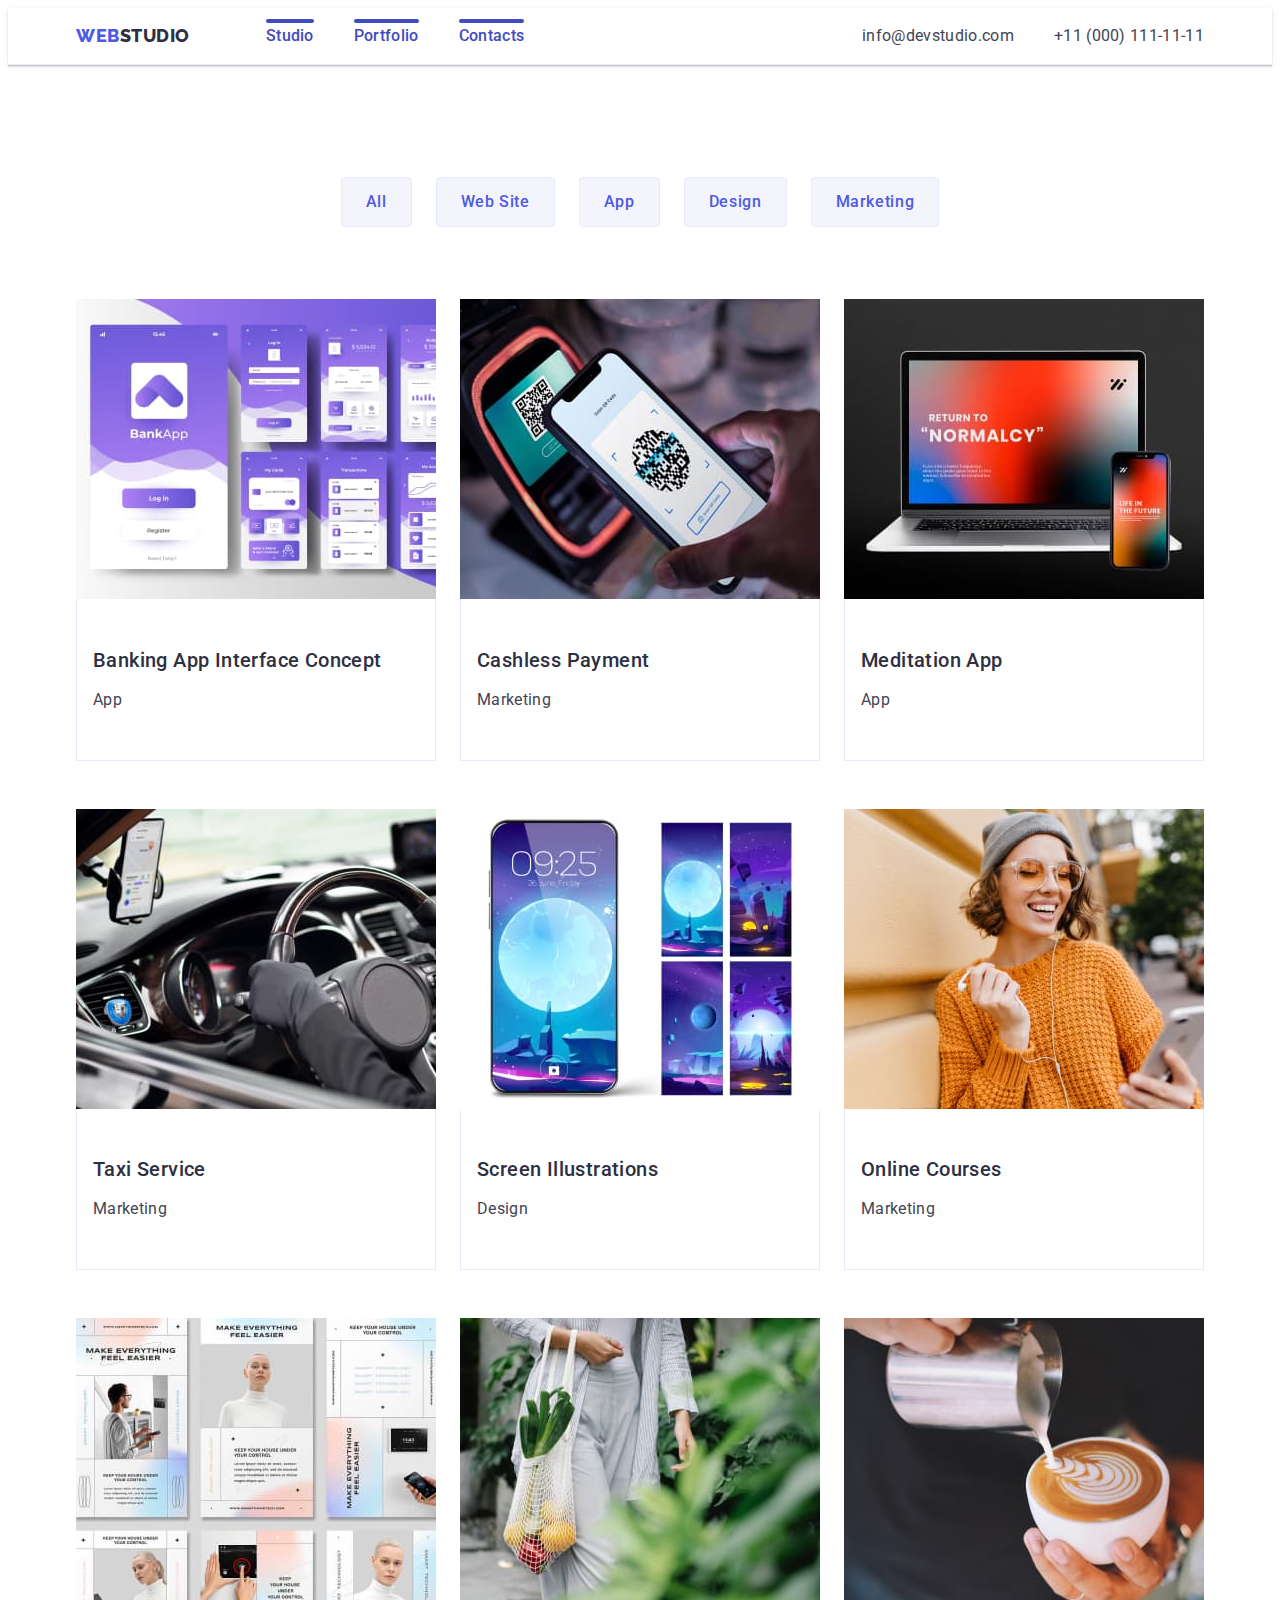
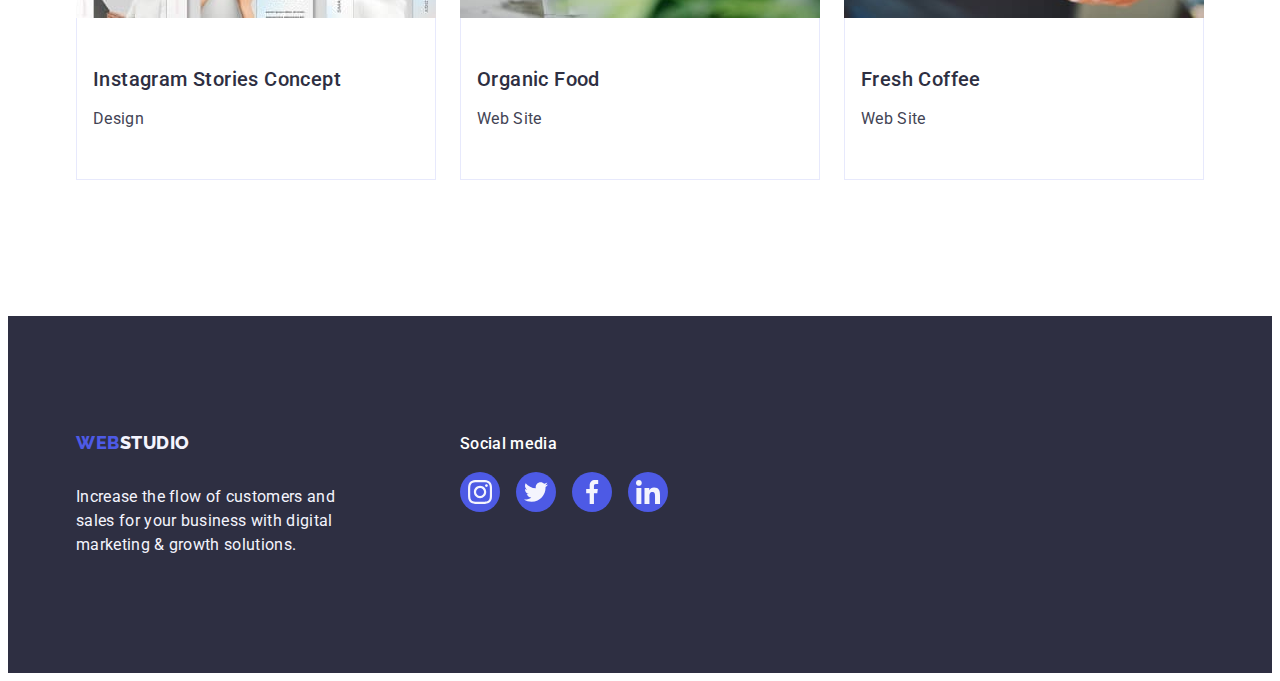
==== portfolio.html @ 099668f4 "Initial commit" ====
<!DOCTYPE html>
<html lang="en">
  <head>
    <meta charset="UTF-8" />
    <meta name="viewport" content="width=device-width, initial-scale=1.0" />
    <title>Portofoliu</title>

    <link
      rel="stylesheet"
      href="https://cdnjs.cloudflare.com/ajax/libs/modern-normalize/2.0.0/modern-normalize.min.css"
      integrity="sha512-4xo8blKMVCiXpTaLzQSLSw3KFOVPWhm/TRtuPVc4WG6kUgjH6J03IBuG7JZPkcWMxJ5huwaBpOpnwYElP/m6wg=="
      crossorigin="anonymous"
      referrerpolicy="no-referrer"
    />
    <link rel="stylesheet" href="./css/styles.css" />
    <link rel="preconnect" href="https://fonts.googleapis.com" />
    <link rel="preconnect" href="https://fonts.gstatic.com" crossorigin />
    <link
      href="https://fonts.googleapis.com/css2?family=Raleway:wght@700&family=Roboto:wght@400;500;700;900&display=swap"
      rel="stylesheet"
    />
  </head>

  <body>
    <!-- Header content -->

    <header class="header-container">
      <div class="header-content container space">
        <nav class="header-navbar">
          <a class="logo logo-blue link header-navbar-logo" href="./index.html"
            >Web<span class="logo logo-dark link">Studio</span></a
          >
          <ul class="list header-navbar-menu">
            <li>
              <a class="header-nav-link link" href="./index.html">Studio</a>
            </li>
            <li>
              <a class="header-nav-link link" href="./portfolio.html"
                >Portfolio</a
              >
            </li>
            <li>
              <a class="header-nav-link link" href="">Contacts</a>
            </li>
          </ul>
        </nav>
        <address class="address">
          <ul class="list header-address-container">
            <li>
              <a class="address-link link" href="mailto:info@devstudio.com"
                >info@devstudio.com</a
              >
            </li>
            <li>
              <a class="address-link link" href="tel:+110001111111"
                >+11 (000) 111-11-11</a
              >
            </li>
          </ul>
        </address>
      </div>
    </header>

    <main>
      <!-- Services section -->
      <section class="services-section-container">
        <div class="container">
          <h1 class="visually-hidden">h1</h1>
          <!-- Filter buttons -->
          <ul class="list filter-buttons-list">
            <li>
              <button class="portfolio-filter-button" type="button">All</button>
            </li>
            <li>
              <button class="portfolio-filter-button" type="button">
                Web Site
              </button>
            </li>
            <li>
              <button class="portfolio-filter-button" type="button">App</button>
            </li>
            <li>
              <button class="portfolio-filter-button" type="button">
                Design
              </button>
            </li>
            <li>
              <button class="portfolio-filter-button" type="button">
                Marketing
              </button>
            </li>
          </ul>

          <!-- Services content -->
          <ul class="list services-content-container">
            <li class="services-content-ul-li">
              <a class="link portfolio-link" href="">
                <div class="portfolio-transition-div">
                  <img
                    src="./images/service-img-banking-app.jpg"
                    alt="Banking"
                    width="360"
                  />
                  <p class="portfolio-transition-paragraph">
                    14 Stylish and User-Friendly App Design Concepts · Task
                    Manager App · Calorie Tracker App · Exotic Fruit Ecommerce
                    App · Cloud Storage App
                  </p>
                </div>
                <div class="services-content-div">
                  <h2 class="service-name">Banking App Interface Concept</h2>
                  <p class="service-category">App</p>
                </div>
              </a>
            </li>
            <li class="services-content-ul-li">
              <a class="link portfolio-link" href="">
                <div class="portfolio-transition-div">
                  <img
                    src="./images/service-img-payment.jpg"
                    alt="Payment"
                    width="360"
                  />
                  <p class="portfolio-transition-paragraph">
                    14 Stylish and User-Friendly App Design Concepts · Task
                    Manager App · Calorie Tracker App · Exotic Fruit Ecommerce
                    App · Cloud Storage App
                  </p>
                </div>
                <div class="services-content-div">
                  <h2 class="service-name">Cashless Payment</h2>
                  <p class="service-category">Marketing</p>
                </div>
              </a>
            </li>
            <li class="services-content-ul-li">
              <a class="link portfolio-link" href="">
                <div class="portfolio-transition-div">
                  <img
                    src="./images/service-img-meditation-app.jpg"
                    alt="Meditation"
                    width="360"
                  />
                  <p class="portfolio-transition-paragraph">
                    14 Stylish and User-Friendly App Design Concepts · Task
                    Manager App · Calorie Tracker App · Exotic Fruit Ecommerce
                    App · Cloud Storage App
                  </p>
                </div>
                <div class="services-content-div">
                  <h2 class="service-name">Meditation App</h2>
                  <p class="service-category">App</p>
                </div>
              </a>
            </li>
            <li class="services-content-ul-li">
              <a class="link portfolio-link" href="">
                <div class="portfolio-transition-div">
                  <img
                    src="./images/service-img-taxi-service.jpg"
                    alt="Taxi"
                    width="360"
                  />
                  <p class="portfolio-transition-paragraph">
                    14 Stylish and User-Friendly App Design Concepts · Task
                    Manager App · Calorie Tracker App · Exotic Fruit Ecommerce
                    App · Cloud Storage App
                  </p>
                </div>
                <div class="services-content-div">
                  <h2 class="service-name">Taxi Service</h2>
                  <p class="service-category">Marketing</p>
                </div>
              </a>
            </li>
            <li class="services-content-ul-li">
              <a class="link portfolio-link" href="">
                <div class="portfolio-transition-div">
                  <img
                    src="./images/service-img-screen-illustrations.jpg"
                    alt="Illustrations"
                    width="360"
                  />
                  <p class="portfolio-transition-paragraph">
                    14 Stylish and User-Friendly App Design Concepts · Task
                    Manager App · Calorie Tracker App · Exotic Fruit Ecommerce
                    App · Cloud Storage App
                  </p>
                </div>
                <div class="services-content-div">
                  <h2 class="service-name">Screen Illustrations</h2>
                  <p class="service-category">Design</p>
                </div>
              </a>
            </li>
            <li class="services-content-ul-li">
              <a class="link portfolio-link" href="">
                <div class="portfolio-transition-div">
                  <img
                    src="./images/service-img-courses.jpg"
                    alt="Courses"
                    width="360"
                  />
                  <p class="portfolio-transition-paragraph">
                    14 Stylish and User-Friendly App Design Concepts · Task
                    Manager App · Calorie Tracker App · Exotic Fruit Ecommerce
                    App · Cloud Storage App
                  </p>
                </div>
                <div class="services-content-div">
                  <h2 class="service-name">Online Courses</h2>
                  <p class="service-category">Marketing</p>
                </div>
              </a>
            </li>
            <li class="services-content-ul-li">
              <a class="link portfolio-link" href="">
                <div class="portfolio-transition-div">
                  <img
                    src="./images/service-img-insta-stories.jpg"
                    alt="Insta stories"
                    width="360"
                  />
                  <p class="portfolio-transition-paragraph">
                    14 Stylish and User-Friendly App Design Concepts · Task
                    Manager App · Calorie Tracker App · Exotic Fruit Ecommerce
                    App · Cloud Storage App
                  </p>
                </div>
                <div class="services-content-div">
                  <h2 class="service-name">Instagram Stories Concept</h2>
                  <p class="service-category">Design</p>
                </div>
              </a>
            </li>
            <li class="services-content-ul-li">
              <a class="link portfolio-link" href="">
                <div class="portfolio-transition-div">
                  <img
                    src="./images/service-img-food.jpg"
                    alt=" Food"
                    width="360"
                  />
                  <p class="portfolio-transition-paragraph">
                    14 Stylish and User-Friendly App Design Concepts · Task
                    Manager App · Calorie Tracker App · Exotic Fruit Ecommerce
                    App · Cloud Storage App
                  </p>
                </div>
                <div class="services-content-div">
                  <h2 class="service-name">Organic Food</h2>
                  <p class="service-category">Web Site</p>
                </div>
              </a>
            </li>
            <li class="services-content-ul-li">
              <a class="link portfolio-link" href="">
                <div class="portfolio-transition-div">
                  <img
                    src="./images/service-img-coffee.jpg"
                    alt="Coffee"
                    width="360"
                  />
                  <p class="portfolio-transition-paragraph">
                    14 Stylish and User-Friendly App Design Concepts · Task
                    Manager App · Calorie Tracker App · Exotic Fruit Ecommerce
                    App · Cloud Storage App
                  </p>
                </div>
                <div class="services-content-div">
                  <h2 class="service-name">Fresh Coffee</h2>
                  <p class="service-category">Web Site</p>
                </div>
              </a>
            </li>
          </ul>
        </div>
      </section>
    </main>

    <!-- Footer content -->
    <footer class="footer-background footer-container">
      <div class="container footer-div">
        <div class="footer-logo-div">
          <a
            class="logo logo-blue link footer-logo-container"
            href="./index.html"
            >Web<span class="logo logo-light link">Studio</span></a
          >
          <p class="footer-content footer-paragraph-container">
            Increase the flow of customers and sales for your business with
            digital marketing & growth solutions.
          </p>
          <address></address>
        </div>
        <div class="social-media-div">
          <p class="footer-social-media-p">Social media</p>
          <ul class="list footer-ul-list-svg">
            <li class="footer-list-svg">
              <a href="" class="footer-link-svg">
                <svg width="24" height="24" class="footer-svg">
                  <use href="./images/icons.svg#instagram-2"></use>
                </svg>
              </a>
            </li>
            <li class="footer-list-svg">
              <a href="" class="footer-link-svg">
                <svg width="24" height="24" class="footer-svg">
                  <use href="./images/icons.svg#twitter-2"></use>
                </svg>
              </a>
            </li>
            <li class="footer-list-svg">
              <a href="" class="footer-link-svg">
                <svg width="24" height="24" class="footer-svg">
                  <use href="./images/icons.svg#facebook-2"></use>
                </svg>
              </a>
            </li>
            <li class="footer-list-svg">
              <a href="" class="footer-link-svg">
                <svg width="24" height="24" class="footer-svg">
                  <use href="./images/icons.svg#linkedin-2"></use>
                </svg>
              </a>
            </li>
          </ul>
        </div>
      </div>
    </footer>
    <script src="./js/modal.js"></script>
  </body>
</html>
---- css/styles.css ----
:root {
  --primary-brand-color: #4d5ae5;
  --pressed-state-color: #404bbf;
  --dark-color: #2e2f42;
  --success-color: #31d0aa;
  --text-color: #434455;
  --subtle-text-color: #8e8f99;
  --accent-color: #e7e9fc;
  --light-color: #f4f4fd;
  --modal-overlay-color: #2e2f42;
  --hero-background-color: #2e2f42;
  --white-background-color: #ffffff;
  --modal-background-color: #fcfcfc;
}

* {
  box-sizing: border-box;
}

ul {
  padding: 0;
}

body {
  font-family: "Roboto", sans-serif;
  color: var(--text-color);
  background-color: var(--white-background-color);
}

.space {
  display: flex;
  justify-content: space-between;
}

img {
  display: block;
}

.header-container {
  border-bottom: 1px solid #e7e9fc;
  box-shadow: 0px 2px 1px rgba(46, 47, 66, 0.08),
    0px 1px 1px rgba(46, 47, 66, 0.16), 0px 1px 6px rgba(46, 47, 66, 0.08);
}

.header-content {
  display: flex;
}

.header-navbar {
  display: flex;
  align-items: center;
}

.header-navbar-logo {
  margin-right: 76px;
}

.header-navbar-menu {
  display: flex;
  gap: 40px;
}

.header-address-container {
  display: flex;
  gap: 40px;
}

.container {
  width: 1158px;
  margin: 0 auto;
  padding: 0 15px;
}

.logo {
  font-family: "Raleway", sans-serif;
  font-size: 18px;
  font-style: normal;
  font-weight: 800;
  line-height: 1.17;
  letter-spacing: 0.54px;
  text-transform: uppercase;
  text-decoration: none;
}

.logo-blue {
  color: var(--primary-brand-color);
}

.logo-dark {
  color: var(--dark-color);
}

.logo-light {
  color: var(--light-color);
}

.header-nav-link {
  color: var(--dark-color);
  padding: 24px 0;
  font-size: 16px;
  font-style: normal;
  font-weight: 500;
  line-height: 1.5;
  letter-spacing: 0.02em;
  transition: color 250ms cubic-bezier(0.4, 0, 0.2, 1);
  position: relative;
  color: #404bbf;
}

.header-nav-link::after {
  content: "";
  width: 100%;
  height: 4px;
  left: 0;
  background-color: var(--pressed-state-color);
  display: block;
  border-radius: 2px;
  position: absolute;
  top: 17px;
  bottom: -1px;
  transition: color 250ms cubic-bezier(0.4, 0, 0.2, 1);
}

.header-nav-link:hover,
.header-nav-link:focus {
  color: #404bbf;
}

.address {
  font-style: normal;
}

.address-link {
  color: var(--text-color);
  font-size: 16px;
  font-style: normal;
  font-weight: 400;
  line-height: 1.5;
  letter-spacing: 0.32px;
  transition: color 250ms cubic-bezier(0.4, 0, 0.2, 1);
}

.address-link:hover,
.address-link:focus {
  color: var(--pressed-state-color);
}

.hero-background {
  background-color: var(--hero-background-color);
  max-width: 1440px;
  background-repeat: no-repeat;
  background-position: center;
  background-size: cover;
}

.hero-container {
  padding: 188px 0;
  /* background-image: url("../images/background-image.jpg"); */
  background-image: linear-gradient(
      rgba(46, 47, 66, 0.7),
      rgba(46, 47, 66, 0.7)
    ),
    url(../images/background-image.jpg);
}

.hero-title {
  color: var(--white-background-color);
  text-align: center;
  font-size: 56px;
  font-style: normal;
  font-weight: 700;
  line-height: 1.07;
  letter-spacing: 1.12px;
  max-width: 496px;
}

.hero-order-button {
  font-family: "Roboto", sans-serif;
  background-color: var(--primary-brand-color);
  color: var(--white-background-color);
  font-size: 16px;
  font-style: normal;
  font-weight: 500;
  line-height: 1.5;
  letter-spacing: 0.64px;
  cursor: pointer;

  display: block;
  min-width: 169px;
  height: 56px;
  border: none;
  border-radius: 4px;
  transition: background-color 250ms cubic-bezier(0.4, 0, 0.2, 1);
}

.hero-order-button:hover,
.hero-order-button:focus {
  background-color: var(--pressed-state-color);
}

.hero-title-straighten {
  display: flex;
  flex-direction: column;
  align-items: center;
  justify-content: center;
}

.we-offer-container {
  padding: 120px 0;
}

.we-offer-svg {
  width: 64px;
  height: 64px;
}

.we-offer-div-icon {
  display: flex;
  align-items: center;
  justify-content: center;
  width: 264px;
  height: 112px;
  background-color: #f4f4fd;
  border-radius: 4px;
  margin-bottom: 8px;
}

.we-offer-text-list {
  display: flex;
  gap: 24px;
}

.we-offer-section-list {
  display: flex;
  gap: 24px;
}

.we-offer-section-icon-list {
  width: 100%;
  min-width: 264px;
}

.we-offer-element {
  padding: 24px 100px;
  border-radius: 4px;
  background: var(--CLOUD, #f4f4fd);
}

.we-offer-header {
  margin-bottom: 8px;
}

.our-work-container {
  padding-bottom: 120px;
}

.our-work-header {
  margin-bottom: 72px;
}

.our-work-list {
  display: flex;
  gap: 24px;
}

.our-work-element {
  flex-basis: calc((100% - 48px) / 3);
}

.header-subtitle {
  color: var(--dark-color);
  font-size: 20px;
  font-style: normal;
  font-weight: 500;
  line-height: 1.2;
  letter-spacing: 0.4px;
}

.paragraph-content {
  color: var(--text-color);
  font-size: 16px;
  font-weight: 400;
  line-height: 1.5;
  letter-spacing: 0.02em;
  font-style: normal;
}

.section-title {
  color: var(--dark-color);
  text-align: center;
  font-size: 36px;
  font-style: normal;
  font-weight: 700;
  line-height: 1.11;
  letter-spacing: 0.02em;
  text-transform: capitalize;
}

.our-team-background {
  background-color: var(--light-color);
}

.header-background {
  background-color: #ffffffff;
}

.our-team-container {
  padding: 120px 0;
}

.our-team-header {
  margin-bottom: 72px;
}

.our-team-list {
  display: flex;
  gap: 24px;
}

.our-team-ul-svg {
  display: flex;
  justify-content: center;
  gap: 24px;
}

.our-team-list-svg {
  width: 40px;
  height: 40px;
}

.section-three-svg {
  fill: #f4f4fd;
  width: 16px;
  height: 16px;
}

.our-team-link-svg {
  height: 100%;
  width: 100%;
  background-color: #4d5ae5;
  border-radius: 50%;
  display: flex;
  align-items: center;
  justify-content: center;
  transition: background-color 250ms cubic-bezier(0.4, 0, 0.2, 1);
}

.our-team-link-svg:hover {
  background-color: #404bbf;
}

.our-team-link-svg:focus {
  background-color: #404bbf;
}

.our-team-element {
  flex-basis: calc((100% - 72px) / 4);
  border-radius: 0px 0px 4px 4px;
  box-shadow: 0px 2px 1px 0px rgba(46, 47, 66, 0.08),
    0px 1px 1px 0px rgba(46, 47, 66, 0.16),
    0px 1px 6px 0px rgba(46, 47, 66, 0.08);
}

.our-team-employee-container {
  padding: 32px 0;
}

.our-team-employee-name {
  text-align: center;
  margin-bottom: 8px;
}

.our-team-employee-position {
  text-align: center;
}

.employee-name {
  color: var(--dark-color);
  font-size: 20px;
  font-style: normal;
  font-weight: 500;
  line-height: 1.2;
  letter-spacing: 0.4px;
}

.employee-job {
  color: var(--text-color);
  font-size: 16px;
  line-height: 1.5;
  letter-spacing: 0.32px;
}

.customers-section {
  padding-top: 120px;
  padding-bottom: 120px;
}

.customers-section-header {
  margin-bottom: 72px;
  color: #2e2f42;
  text-align: center;
  font-size: 36px;
  font-style: normal;
  font-weight: 700;
  line-height: 111.111%;
  letter-spacing: 0.72px;
  text-transform: capitalize;
}

.customers-section-icon {
  display: flex;
  justify-content: center;
  gap: 24px;
}

.customers-link {
  width: 100%;
  height: 100%;
  border-radius: 4px;
  border: 1px solid #8e8f99;
  display: flex;
  align-items: center;
  justify-content: center;
  color: #8e8f99;
  transition: border-color 250ms cubic-bezier(0.4, 0, 0.2, 1),
    color 250ms cubic-bezier(0.4, 0, 0.2, 1);
}

.customers-link:hover {
  border-color: #404bbf;
  color: #404bbf;
}

.customers-link:focus {
  border-color: #404bbf;
  color: #404bbf;
}

.customers-svg {
  width: 104px;
  height: 56px;
  fill: currentColor;
}

.customers-section-list-element {
  width: 168px;
  height: 88px;
}

.footer-background {
  background-color: var(--dark-color);
}

.footer-container {
  padding: 100px 0;
}

.footer-div {
  display: flex;
  align-items: baseline;
}

.footer-social-media-div {
  margin-right: 120px;
}

.footer-social-media-p {
  margin-bottom: 16px;
  font-family: Roboto;
  font-size: 16px;
  font-style: normal;
  font-weight: 500;
  line-height: 1.5;
  letter-spacing: 0.02em;
  color: #ffffffff;
}

.footer-ul-list-svg {
  display: flex;
  justify-content: center;
  gap: 16px;
}

.footer-list-svg {
  width: 40px;
  height: 40px;
}

.footer-link-svg {
  width: 100%;
  height: 100%;
  background-color: #4d5ae5;
  border-radius: 50%;
  display: flex;
  align-items: center;
  justify-content: center;
  transition: background-color 250ms cubic-bezier(0.4, 0, 0.2, 1);
}

.footer-link-svg:hover,
.footer-link-svg:focus {
  background-color: #31d0aa;
}

.footer-svg {
  fill: #f4f4fd;
  width: 24px;
  height: 24px;
}

.footer-logo-container {
  display: inline-block;
  margin-bottom: 16px;
}

.footer-logo-div {
  margin-right: 120px;
}

.footer-paragraph-container {
  max-width: 264px;
}

.footer-content {
  color: var(--light-color);
  font-size: 16px;
  line-height: 1.5;
  letter-spacing: 0.32px;
}

.footer-social-media-p {
  font-weight: 500;
  line-height: 1.5;
  letter-spacing: 0.02em;
  color: var(--white-background-color);
  margin-bottom: 16px;
}

.list {
  list-style: none;
}

.services-section-container {
  padding-top: 96px;
  padding-bottom: 120px;
}

.filter-buttons-list {
  display: flex;
  justify-content: center;
  gap: 24px;
  margin-bottom: 72px;
}

.portfolio-filter-button {
  font-family: "Roboto", sans-serif;
  font-weight: 500;
  font-size: 16px;
  line-height: 1.5;
  letter-spacing: 0.04em;
  text-align: center;
  color: var(--primary-brand-color);
  background-color: var(--light-color);
  border-color: var(--accent-color);
  cursor: pointer;

  padding: 12px 24px;
  border: 1px solid var(--accent-color);
  border-radius: 4px;

  transition: color 250ms cubic-bezier(0.4, 0, 0.2, 1),
    background-color 250ms cubic-bezier(0.4, 0, 0.2, 1),
    border-color 250ms cubic-bezier(0.4, 0, 0.2, 1),
    box-shadow 250ms cubic-bezier(0.4, 0, 0.2, 1);
}

.portfolio-filter-button:hover,
.portfolio-filter-button:focus {
  color: #ffffffff;
  background-color: #404bbf;
  border: 1px solid transparent;
  box-shadow: 0px 3px 1px rgba(0, 0, 0, 0.1), 0px 2px 1px rgba(0, 0, 0, 0.08),
    0px 2px 2px rgba(0, 0, 0, 0.12);
}

.portfolio-link {
  width: calc((100%-48px) / 3);
  display: block;
  transition: box-shadow 250ms cubic-bezier(0.4, 0, 0.2, 1);
}

.portfolio-link:hover,
.portfolio-link:focus {
  box-shadow: 0px 1px 6px rgba(46, 47, 66, 0.08),
    0px 1px 1px rgba(46, 47, 66, 0.16), 0px 2px 1px rgba(46, 47, 66, 0.08);
}

.portfolio-link:hover .portfolio-transition-paragraph {
  transform: translateY(0%);
}

.portfolio-link:focus .portfolio-transition-paragraph {
  transform: translateY(0%);
}

.portfolio-transition-div {
  position: relative;
  overflow: hidden;
}

.portfolio-transition-paragraph {
  position: absolute;
  top: 0;
  font-size: 16px;
  line-height: 1.5;
  letter-spacing: 0.02em;
  color: var(--light-color);
  padding: 40px 32px;
  background-color: #4d5ae5;
  height: 100%;
  width: 100%;
  transform: translateY(100%);
  transition: transform 250ms cubic-bezier(0.4, 0, 0.2, 1);
}

.services-content-container {
  display: flex;
  flex-wrap: wrap;
  column-gap: 24px;
  row-gap: 48px;
  padding: 0;
}

.services-content-ul-li {
  flex-basis: calc((100% - 48px) / 3);
}

.services-content-div {
  padding: 32px 16px;
  border: 1px solid var(--accent-color);
  border-top: none;
}

.service-name {
  color: var(--dark-color);
  font-size: 20px;
  font-style: normal;
  font-weight: 500;
  line-height: 1.2;
  letter-spacing: 0.02em;
  margin-bottom: 8px;
}

.service-category {
  color: var(--text-color);
  font-size: 16px;
  line-height: 1.5;
  letter-spacing: 0.02em;
}

.link {
  text-decoration: none;
}

.visually-hidden {
  position: absolute;
  width: 1px;
  height: 1px;
  margin: -1px;
  border: 0;
  padding: 0;
  white-space: nowrap;
  clip-path: inset(100%);
  clip: rect(0 0 0 0);
  overflow: hidden;
}

.modal-div {
  position: fixed;
  top: 0;
  left: 0;
  width: 100%;
  height: 100%;
  background-color: rgba(46, 47, 66, 0.4);
  transition: opacity 250ms cubic-bezier(0.4, 0, 0.2, 1),
    visibility 250ms cubic-bezier(0.4, 0, 0.2, 1);
}

.is-hidden {
  opacity: 0;
  visibility: hidden;
  pointer-events: none;
}

.modal-container {
  position: absolute;
  top: 50%;
  left: 50%;
  transform: translate(-50%, -50%) scale(1);
  width: 408px;
  min-height: 584px;
  background: #fcfcfc;
  border-radius: 4px;
  transition: transform 250ms cubic-bezier(0.4, 0, 0.2, 1);
  box-shadow: 0px 2px 1px 0px rgba(0, 0, 0, 0.2),
    0px 1px 3px 0px rgba(0, 0, 0, 0.12), 0px 1px 1px 0px rgba(0, 0, 0, 0.14);
}

.modal-button {
  border: 1px solid rgba(0, 0, 0, 0.1);
  position: absolute;
  top: 24px;
  right: 24px;
  width: 24px;
  height: 24px;
  border-radius: 50%;
  display: flex;
  align-items: center;
  justify-content: center;
  background-color: #e7e9fc;
  padding: 0;
  cursor: pointer;
  transition: background-color 250ms cubic-bezier(0.4, 0, 0.2, 1),
    border 250ms cubic-bezier(0.4, 0, 0.2, 1);
}

.modal-button:hover {
  background-color: #404bbf;
  border: none;
  fill: #ffffff;
}

.modal-button:focus {
  background-color: #404bbf;
  border: none;
  fill: #ffffff;
}

.modal-svg {
  transition: fill 250ms cubic-bezier(0.4, 0, 0.2, 1);
}
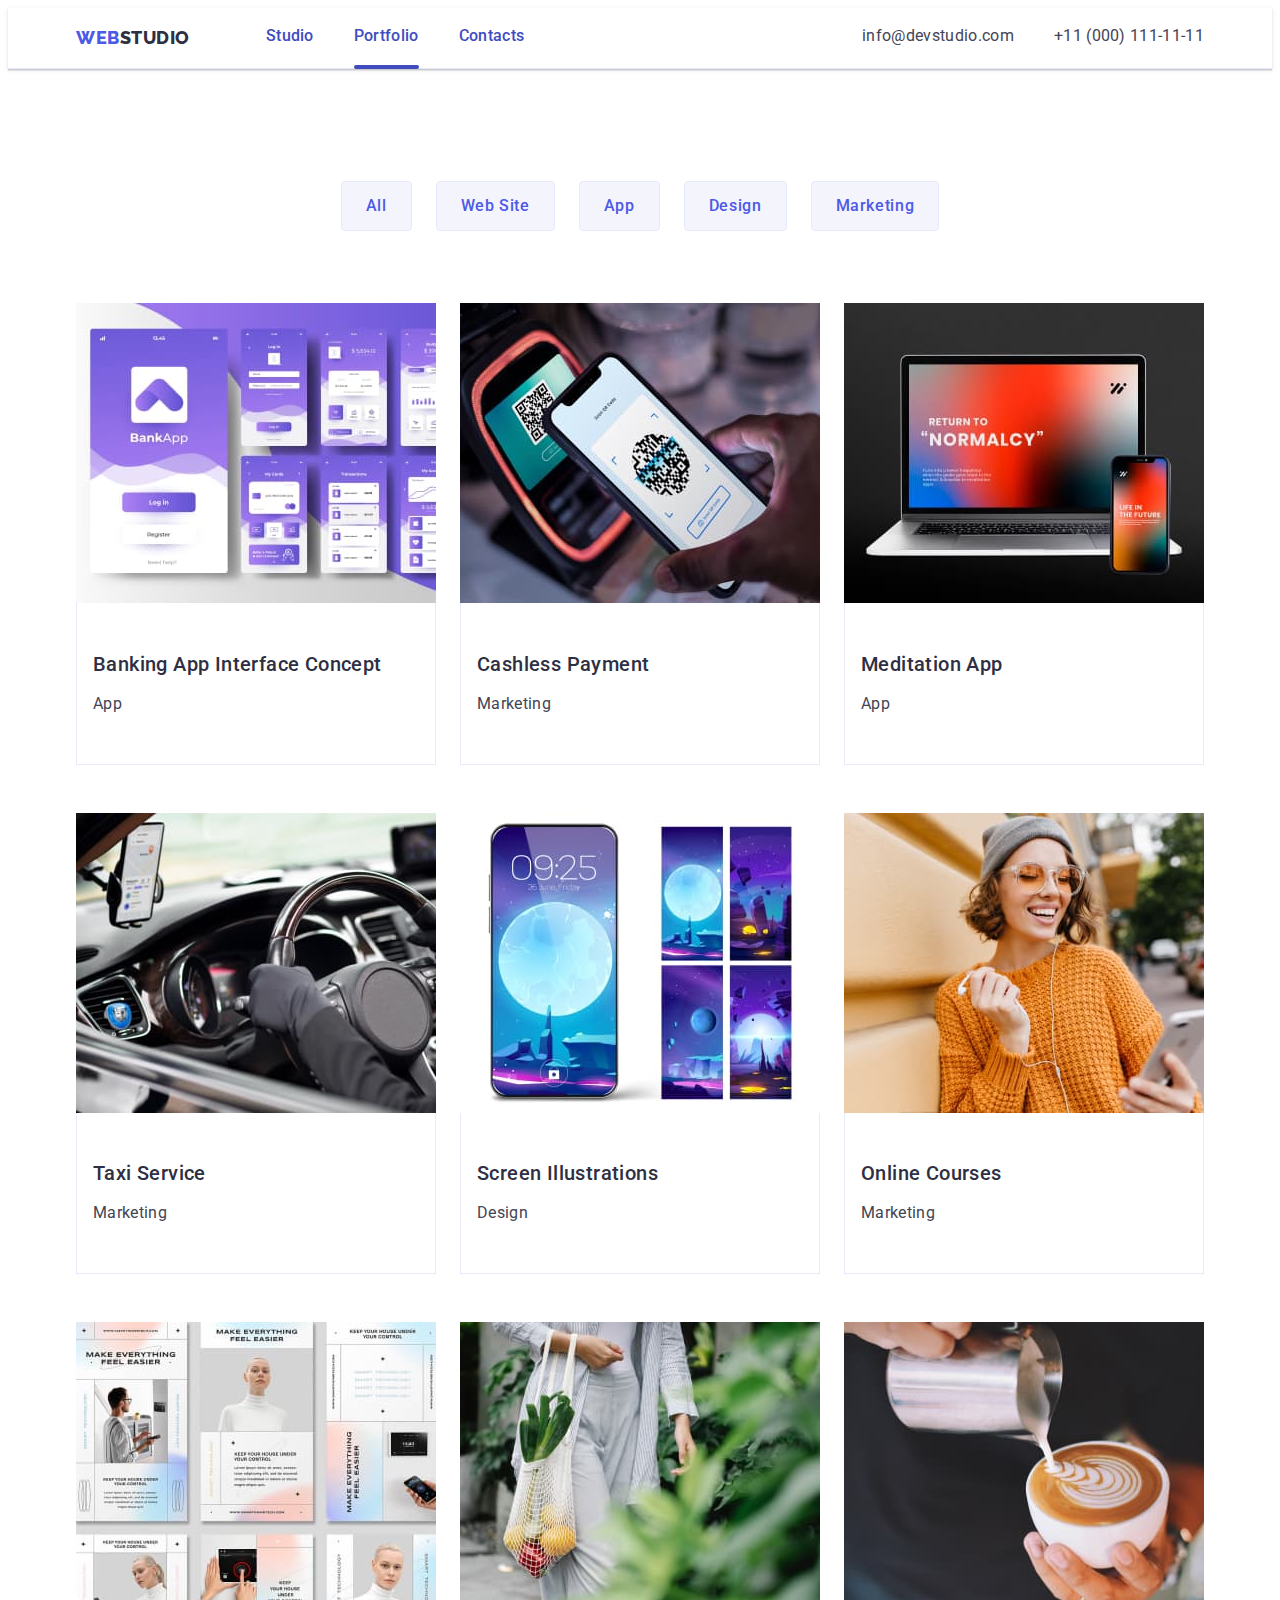
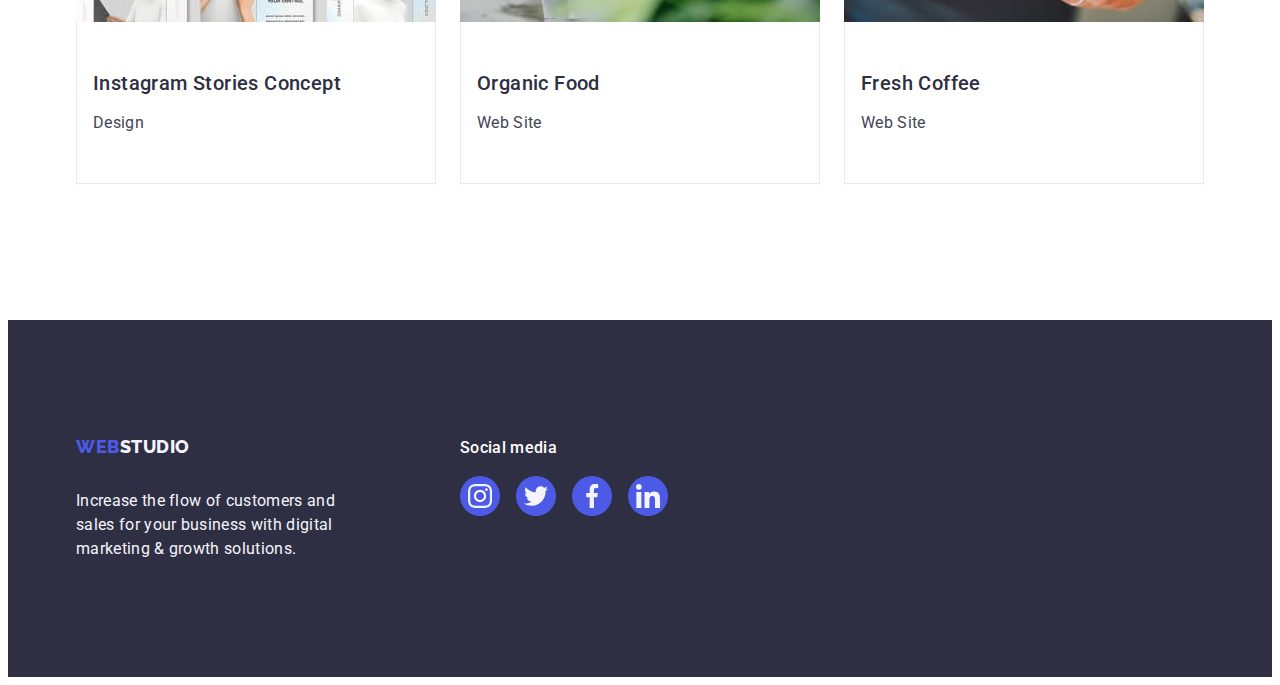
==== commit 17e0beb0: "6.1" ====
--- a/portfolio.html
+++ b/portfolio.html
@@ -35,7 +35,9 @@
               <a class="header-nav-link link" href="./index.html">Studio</a>
             </li>
             <li>
-              <a class="header-nav-link link" href="./portfolio.html"
+              <a
+                class="header-nav-link link portfolio-nav-link"
+                href="./portfolio.html"
                 >Portfolio</a
               >
             </li>
--- a/css/styles.css
+++ b/css/styles.css
@@ -107,7 +107,12 @@
   color: #404bbf;
 }
 
-.header-nav-link::after {
+.header-nav-link:hover,
+.header-nav-link:focus {
+  color: #404bbf;
+}
+
+.studio-nav-link::after {
   content: "";
   width: 100%;
   height: 4px;
@@ -115,15 +120,38 @@
   background-color: var(--pressed-state-color);
   display: block;
   border-radius: 2px;
-  position: absolute;
+  position: relative;
   top: 17px;
   bottom: -1px;
   transition: color 250ms cubic-bezier(0.4, 0, 0.2, 1);
 }
 
-.header-nav-link:hover,
-.header-nav-link:focus {
-  color: #404bbf;
+.portfolio-nav-link::after {
+  content: "";
+  width: 100%;
+  height: 4px;
+  left: 0;
+  background-color: var(--pressed-state-color);
+  display: block;
+  border-radius: 2px;
+  position: relative;
+  top: 17px;
+  bottom: -1px;
+  transition: color 250ms cubic-bezier(0.4, 0, 0.2, 1);
+}
+
+.contacts-nav-link::after {
+  content: "";
+  width: 100%;
+  height: 4px;
+  left: 0;
+  background-color: var(--pressed-state-color);
+  display: block;
+  border-radius: 2px;
+  position: relative;
+  top: 17px;
+  bottom: -1px;
+  transition: color 250ms cubic-bezier(0.4, 0, 0.2, 1);
 }
 
 .address {
@@ -155,7 +183,6 @@
 
 .hero-container {
   padding: 188px 0;
-  /* background-image: url("../images/background-image.jpg"); */
   background-image: linear-gradient(
       rgba(46, 47, 66, 0.7),
       rgba(46, 47, 66, 0.7)
@@ -458,6 +485,8 @@
 .footer-div {
   display: flex;
   align-items: baseline;
+  display: flex;
+  align-items: baseline;
 }
 
 .footer-social-media-div {
@@ -534,6 +563,91 @@
   letter-spacing: 0.02em;
   color: var(--white-background-color);
   margin-bottom: 16px;
+}
+
+.footer-form-div {
+  position: relative;
+  margin-right: 0;
+  margin-left: 80px;
+}
+
+.footer-form-p {
+  color: var(--white-background-color);
+  font-size: 16px;
+  font-style: normal;
+  font-weight: 500;
+  line-height: 150%;
+  letter-spacing: 0.32px;
+  margin-bottom: 16px;
+}
+
+.footer-form-form {
+  width: 264px;
+  height: 40px;
+  border-radius: 4px;
+  border: 1px solid var(--white-background-color);
+  box-shadow: 0px 4px 4px 0px rgba(0, 0, 0, 0.15);
+  display: flex;
+  flex-direction: row;
+  position: absolute;
+  gap: 24px;
+}
+
+.footer-form-label {
+  color: var(--WHITE, #fff);
+  width: 264px;
+  height: 40px;
+  font-family: "Roboto", sans-serif;
+  font-size: 12px;
+  font-style: normal;
+  font-weight: 400;
+  line-height: 200%;
+  letter-spacing: 0.48px;
+  position: absolute;
+}
+
+.footer-form-input {
+  border: none;
+  outline: none;
+  background: none;
+  width: 264px;
+  height: 40px;
+  border: 1px solid #ffffff;
+  line-height: 1.5;
+  letter-spacing: 0.04em;
+  padding-left: 16px;
+  box-shadow: 0px 4px 4px 0px rgba(0, 0, 0, 0.15);
+  border-radius: 4px;
+  color: #ffffff;
+}
+
+.footer-form-button {
+  display: inline-flex;
+  padding: 8px 24px;
+  justify-content: center;
+  align-items: center;
+  min-width: 165px;
+  height: 40px;
+  border-radius: 4px;
+  background: var(--primary-brand-color);
+  cursor: pointer;
+  border: none;
+  transition: color 250ms cubic-bezier(0.4, 0, 0.2, 1),
+    background-color 250ms cubic-bezier(0.4, 0, 0.2, 1),
+    border-color 250ms cubic-bezier(0.4, 0, 0.2, 1),
+    box-shadow 250ms cubic-bezier(0.4, 0, 0.2, 1);
+  margin-left: 284px;
+  font-size: 16px;
+  font-style: normal;
+  font-weight: 500;
+  line-height: 150%;
+  letter-spacing: 0.64px;
+  color: #ffffff;
+}
+
+.footer-form-svg {
+  fill: white;
+  margin-left: 16px;
 }
 
 .list {
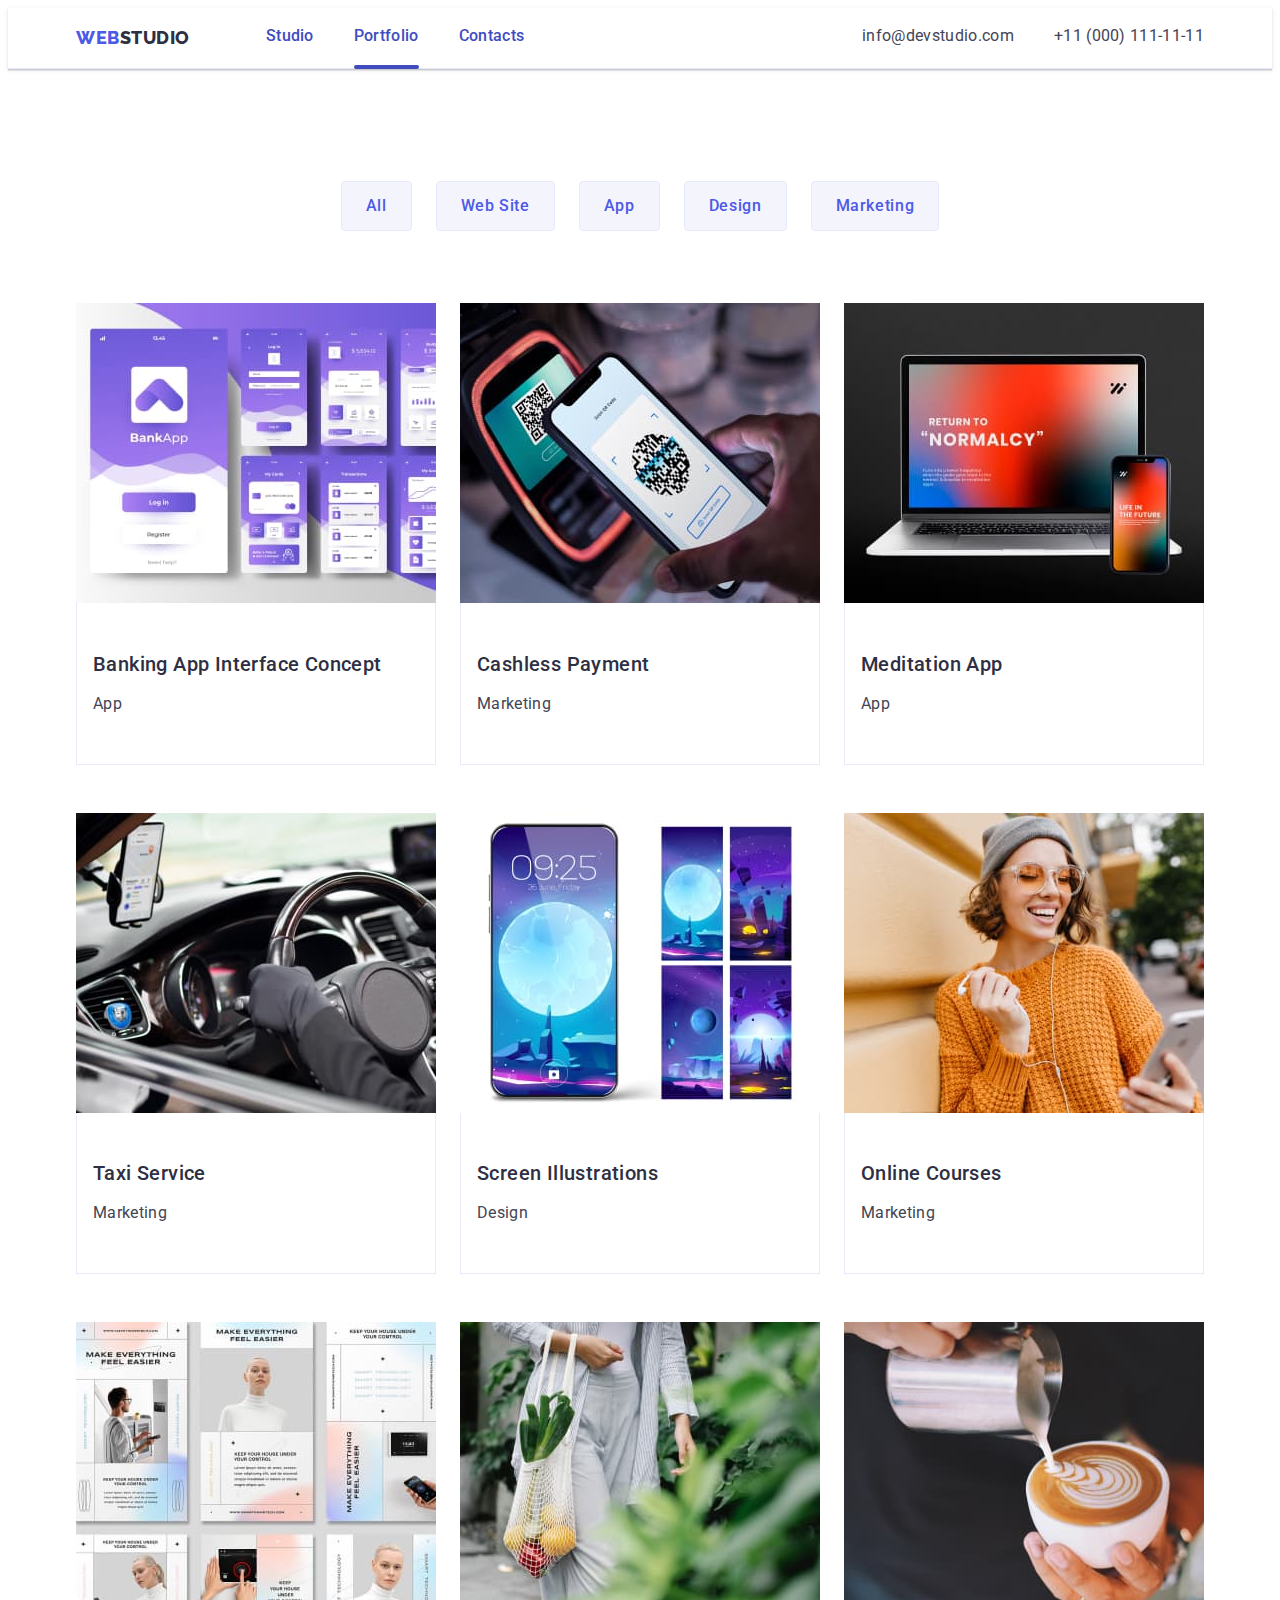
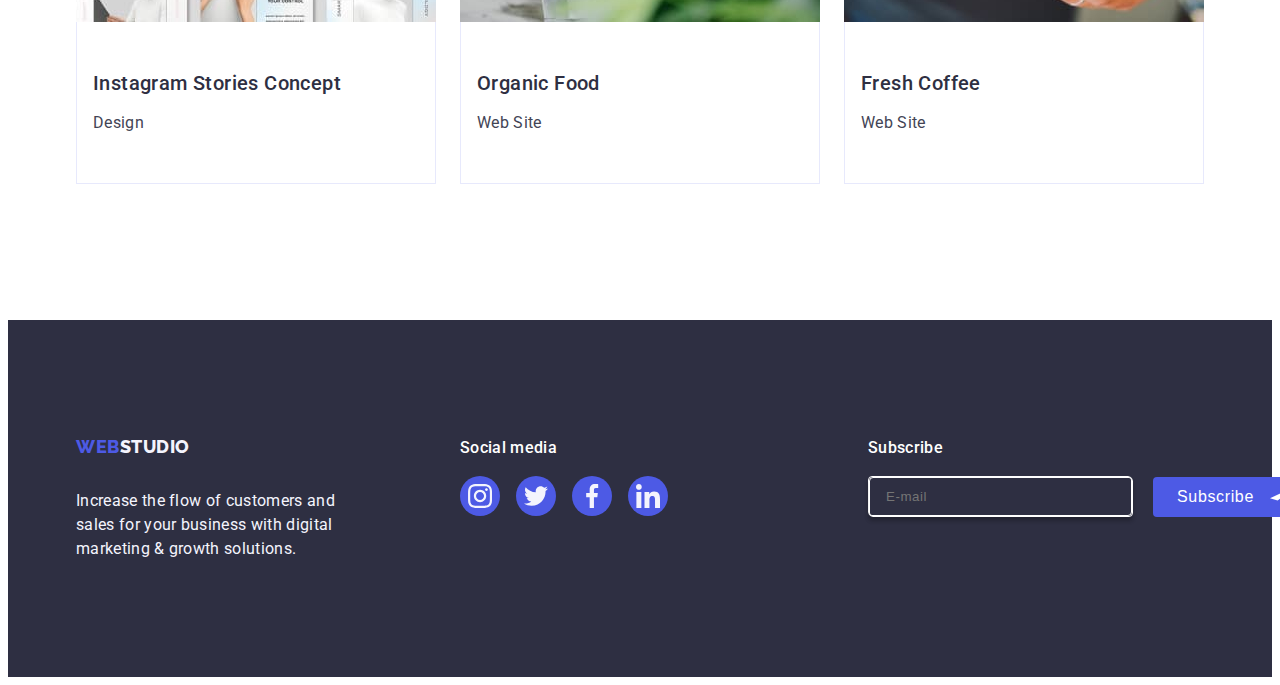
==== commit 321a5906: "6.3" ====
--- a/portfolio.html
+++ b/portfolio.html
@@ -295,7 +295,7 @@
           </p>
           <address></address>
         </div>
-        <div class="social-media-div">
+        <div class="footer-social-media-div">
           <p class="footer-social-media-p">Social media</p>
           <ul class="list footer-ul-list-svg">
             <li class="footer-list-svg">
@@ -328,6 +328,31 @@
             </li>
           </ul>
         </div>
+        <!-- Subscription Form -->
+        <div class="footer-form-div">
+          <p class="footer-form-p">Subscribe</p>
+          <form
+            class="footer-form-form"
+            novalidate
+            autocomplete="off"
+            name="footer-form"
+          >
+            <label class="footer-form-label">
+              <input
+                class="footer-form-input"
+                type="email"
+                name="email"
+                placeholder="E-mail"
+              />
+            </label>
+            <button type="submit" class="footer-form-button">
+              Subscribe
+              <svg class="footer-form-svg" width="24" height="24">
+                <use href="./images/icons.svg#send-icon"></use>
+              </svg>
+            </button>
+          </form>
+        </div>
       </div>
     </footer>
     <script src="./js/modal.js"></script>
--- a/css/styles.css
+++ b/css/styles.css
@@ -790,6 +790,7 @@
 }
 
 .modal-div {
+  padding: 72px 24px 24px 24px 24px;
   position: fixed;
   top: 0;
   left: 0;
@@ -838,6 +839,18 @@
     border 250ms cubic-bezier(0.4, 0, 0.2, 1);
 }
 
+.modal-title {
+  color: var(--dark-color);
+  text-align: center;
+  font-size: 16px;
+  font-style: normal;
+  font-weight: 500;
+  line-height: 150%;
+  letter-spacing: 0.32px;
+  margin-bottom: 16px;
+  text-align: center;
+}
+
 .modal-button:hover {
   background-color: #404bbf;
   border: none;
@@ -853,3 +866,177 @@
 .modal-svg {
   transition: fill 250ms cubic-bezier(0.4, 0, 0.2, 1);
 }
+
+.modal-name-part {
+  margin-bottom: 8px;
+}
+
+.names-label {
+  display: block;
+  gap: 8px;
+  color: var(--subtle-text-color);
+  font-size: 12px;
+  font-style: normal;
+  font-weight: 400;
+  line-height: 1.17;
+  letter-spacing: 0.48px;
+  margin-bottom: 4px;
+}
+
+.input-blue-square {
+  position: relative;
+  width: 360px;
+  height: 40px;
+  transition: color 250ms cubic-bezier(0.4, 0, 0.2, 1),
+    border 250ms cubic-bezier(0.4, 0, 0.2, 1);
+}
+
+.input-md {
+  border: none;
+  background: none;
+  resize: none;
+  outline: transparent;
+  font-size: 12px;
+  font-style: normal;
+  line-height: 1.17;
+  letter-spacing: 0.48px;
+  border-radius: 4px;
+  padding: 8px 16px;
+  width: 100%;
+  height: 120px;
+  transition: border-color 250ms cubic-bezier(0.4, 0, 0.2, 1);
+  color: rgba(46, 47, 66, 0.4);
+  border: 1px solid rgba(46, 47, 66, 0.4);
+}
+
+.w-h-email-phone-name {
+  width: 360px;
+  height: 40px;
+  padding-left: 38px;
+  transition: border-color 250ms cubic-bezier(0.4, 0, 0.2, 1);
+  border-radius: 4px;
+  border: 1px solid rgba(46, 47, 66, 0.4);
+}
+
+.w-h-email-phone-name:focus {
+  border-color: #4d5ae5;
+}
+
+.name-icon-person {
+  top: 50%;
+  fill: black;
+  left: 16px;
+  position: absolute;
+  transform: translateY(-50%);
+  transition: fill 250ms cubic-bezier(0.4, 0, 0.2, 1);
+}
+
+.input-textarea-bl-sq {
+  margin-bottom: 16px;
+}
+
+.checkbox-label {
+  margin-top: 8px;
+  margin-bottom: 24px;
+}
+
+.checkbox {
+  width: 16px;
+  height: 16px;
+  margin-right: 8px;
+  stroke-width: 1px;
+  stroke: var(--NAVY-BLUE-modal, rgba(46, 47, 66, 0.4));
+}
+
+.checkbox:hover,
+.checkbox:focus {
+  fill: var(--OCEAN, #404bbf);
+  stroke-width: 1px;
+  stroke: var(--OCEAN, #404bbf);
+}
+
+.checkboxspan {
+  border: 1px solid rgba(46, 47, 66, 0.4);
+  width: 16px;
+  height: 16px;
+  border-radius: 2px;
+  transition: background-color 250ms cubic-bezier(0.4, 0, 0.2, 1),
+    border 250ms cubic-bezier(0.4, 0, 0.2, 1),
+    fill 250ms cubic-bezier(0.4, 0, 0.2, 1);
+  display: inline-flex;
+  align-items: center;
+  justify-content: center;
+  fill: transparent;
+  margin-right: 8px;
+}
+
+input:checked + .names-label span:first-child {
+  background-color: #404bbf;
+  border: none;
+  fill: #f4f4fd;
+}
+
+.checkiconspan:checked {
+  stroke-width: 1px;
+  fill: #f3f3fd;
+}
+
+.span-label-checkbox {
+  color: var(--primary-brand-color);
+  font-size: 12px;
+  font-style: normal;
+  font-weight: 400;
+  line-height: 16px;
+  letter-spacing: 0.48px;
+  text-decoration-line: underline;
+}
+
+.div-button-modal {
+  display: flex;
+  justify-content: center;
+  margin-bottom: 24px;
+}
+
+.submit-button-modal {
+  font-family: "Roboto", sans-serif;
+  display: block;
+  color: #ffffff;
+  font-size: 16px;
+  font-style: normal;
+  font-weight: 500;
+  line-height: 150%;
+  letter-spacing: 0.64px;
+  padding: 16px 32px;
+  border: none;
+  cursor: pointer;
+  min-width: 169px;
+  height: 56px;
+  gap: 10px;
+  border-radius: 4px;
+  background-color: #4d5ae5;
+  box-shadow: 0px 4px 4px 0px rgba(0, 0, 0, 0.15);
+  position: absolute;
+  transition: background-color 250ms cubic-bezier(0.4, 0, 0.2, 1);
+}
+
+.input-md:focus {
+  border-color: #4d5ae5;
+}
+
+input:checked + .names-label span:first-child {
+  background-color: #404bbf;
+  border: none;
+  fill: #f4f4fd;
+}
+
+#phone-number-id:focus + .name-icon-person {
+  fill: #4d5ae5;
+}
+
+#Email:focus + .name-icon-person {
+  fill: #4d5ae5;
+}
+
+#user-name:focus + .name-icon-person {
+  fill: #4d5ae5;
+}
